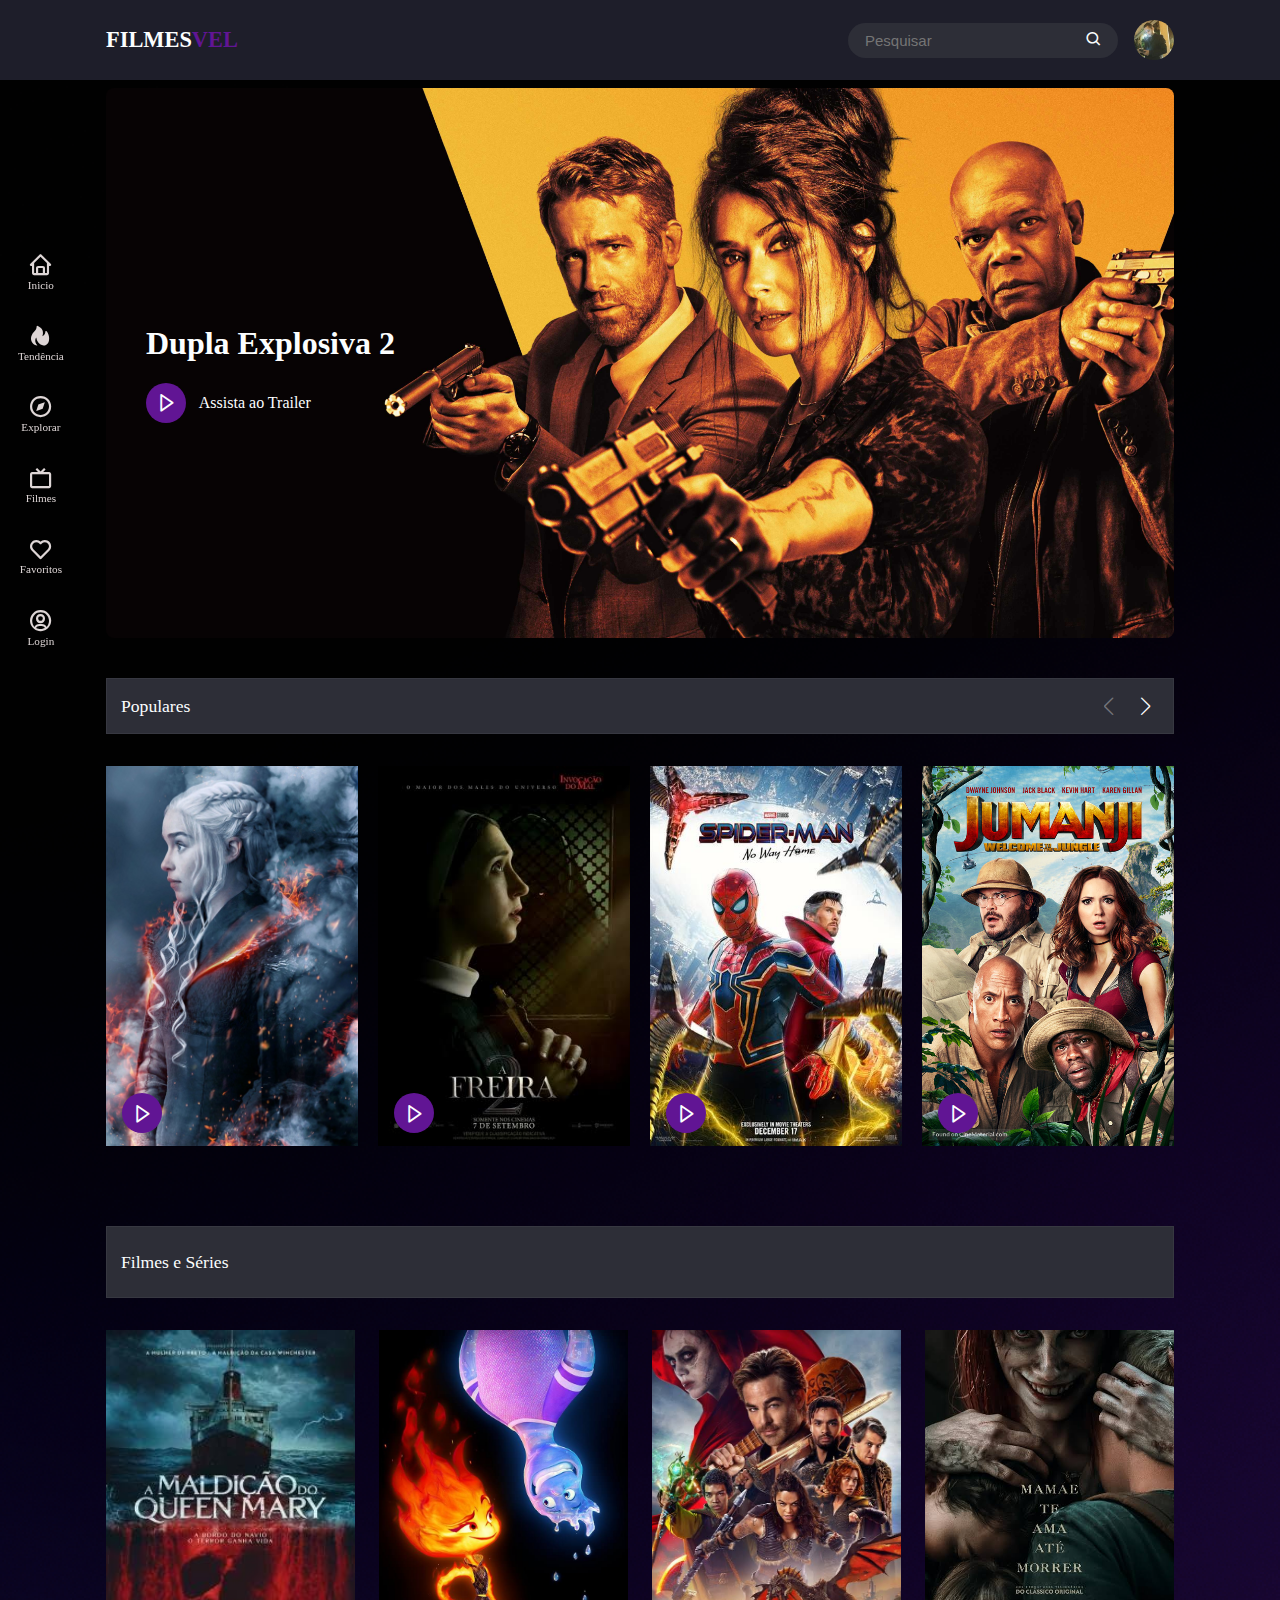
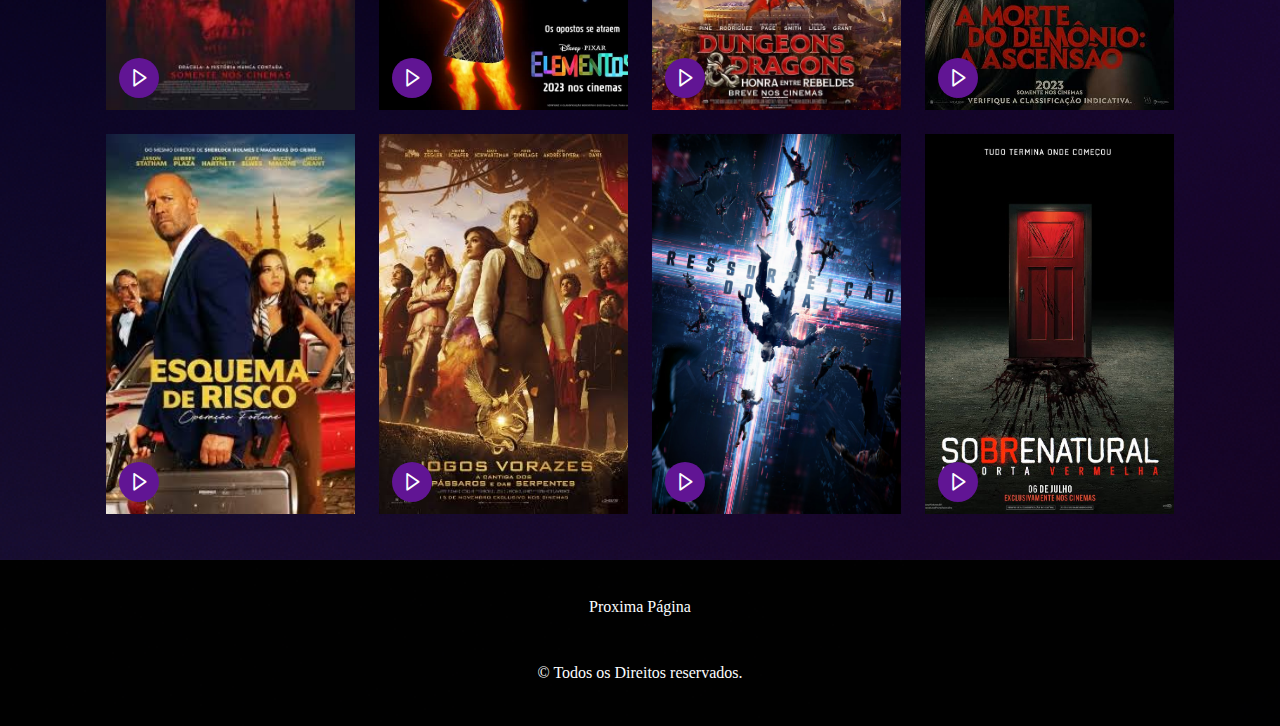
==== index.html @ 1faeacdc "confirmação" ====
<!DOCTYPE html>
<html lang="en">
<head>
    <meta charset="UTF-8">
    <meta name="viewport" content="width=device-width, initial-scale=1.0">
    <title>Responsive site de Filmes e séries</title>
    <!-- Link do CSS -->
    <link rel="stylesheet" href="/css/style.css">
    <!--  Link Swiper CSS  -->
    <link rel="stylesheet" href="/css/swiper-bundle.min.css">
    <!-- FAV icones -->
    <link rel="shortcut icon" href="img/img/fav-icon.png" type="image/x-icon">
    <!-- BOX Icones -->
    <link href='https://unpkg.com/boxicons@2.1.4/css/boxicons.min.css' rel='stylesheet'>

    <!--
        <link href="https://cdn.jsdelivr.net/npm/bootstrap@5.3.3/dist/css/bootstrap.min.css" rel="stylesheet" integrity="sha384-QWTKZyjpPEjISv5WaRU9OFeRpok6YctnYmDr5pNlyT2bRjXh0JMhjY6hW+ALEwIH" crossorigin="anonymous">

    -->


</head>
<body>
    <!-- Header -->
    <header>
        <!-- Nav -->
        <div class="nav container">
            <!-- Logo -->
            <a href="index.html" class="logo">
                Filmes<span>Vel</span>
            </a>
            <!-- Caixa de Pesquisa -->
            <div class="search-box">
                <input type="search" name="" id="search-input" placeholder="Pesquisar">
                <i class='bx bx-search'></i>
            </div>
            <!-- Usuário -->
            <a href="#" class="user">
                <img src="./img/img/regis.jpg" alt="" class="user-img">
            </a>
            <!-- Barra de navegação (navbar) -->
            <div class="navbar">
                <a href="#Inicio" class="nav-link nav-active">
                    <i class='bx bx-home'></i>
                    <span class="nav-link-title">Inicio</span>
                </a>
                <a href="#Inicio" class="nav-link">
                    <i class='bx bxs-hot' ></i>
                    <span class="nav-link-title">Tendência</span>
                </a>
                <a href="#Inicio" class="nav-link">
                    <i class='bx bx-compass' ></i>
                    <span class="nav-link-title">Explorar</span>
                </a>
                <a href="#Inicio" class="nav-link">
                    <i class='bx bx-tv' ></i>
                    <span class="nav-link-title">Filmes</span>
                </a>
                <a href="#Inicio" class="nav-link">
                    <i class='bx bx-heart'></i>
                    <span class="nav-link-title">Favoritos</span>
                </a>
                <a href="#Inicio" class="nav-link">
                    <i class='bx bx-user-circle'></i>
                    <span class="nav-link-title">Login</span>
                </a>
            </div>
        </div>
    </header>
    <!--    Sessão inicio (Home)    -->
    <section class="home container" id="home">
        <!-- imagem inicio -->
        <img src="/img/img/home-background.png" alt="" class="home-img">
        <!-- Texto Inicio -->
        <div class="home-text">
            <h1 class="home-title">Dupla Explosiva 2 </h1>   
                <a href="#" class="watch-btn">
                    <i class='bx bx-right-arrow'></i>
                    <span>Assista ao Trailer</span>
                </a>
        </div>
    </section>
    <!--    Inicio Fim    -->
    <!--    Inicio da sessão popular    -->
    <section class="popular container" id="popular">
        <!--    Heading    -->
        <div class="heading">
            <h2 class="heading-title">Populares</h2>
            <!-- Swiper Buttons -->
            <div class="swiper-btn">
                <div class="swiper-button-prev"></div>
                <div class="swiper-button-next"></div>
            </div>
        </div>
        <!--    Conteúdo    -->
        <div class="popular-content swiper">
            <div class="swiper-wrapper">
                <!-- Caixa de Filmes 1 -->
                <div class="swiper-slide">
                    <div class="movie-box">
                        <img src="img/got/D2ipZaWWwAAOpfk (1).jpg" alt="" class="movie-box-img">
                        <div class="box-text">
                            <h2 class="movie-title"></h2>
                            <span class="movie-type"></span>
                            <a href="/Trailers/got-trailer.html" class="watch-btn play-btn">
                                <i class='bx bx-right-arrow'></i>
                            </a>
                        </div>
                    </div>
                </div>
                 <!-- Caixa de Filmes 2 -->
                <div class="swiper-slide">
                    <div class="movie-box">
                        <img src="img/a freira 2/images.jpg" alt="" class="movie-box-img">
                        <div class="box-text">
                            <h2 class="movie-title"></h2>
                            <span class="movie-type"></span>
                            <a href="#" class="watch-btn play-btn">
                                <i class='bx bx-right-arrow'></i>
                            </a>
                        </div>
                    </div>
                </div>
                 <!-- Caixa de Filmes 3 -->
                <div class="swiper-slide">
                    <div class="movie-box">
                        <img src="img/img/Homem aranha longe de casa.jpg" alt="" class="movie-box-img">
                        <div class="box-text">
                            <h2 class="movie-title"></h2>
                            <span class="movie-type"></span>
                            <a href="#" class="watch-btn play-btn">
                                <i class='bx bx-right-arrow'></i>
                            </a>
                        </div>
                    </div>
                </div>
                 <!-- Caixa de Filmes 4 -->
                <div class="swiper-slide">
                    <div class="movie-box">
                        <img src="img/img/jumanji.jpg" alt="" class="movie-box-img">
                        <div class="box-text">
                            <h2 class="movie-title"></h2>
                            <span class="movie-type"></span>
                            <a href="/play-page.html" class="watch-btn play-btn">
                                <i class='bx bx-right-arrow'></i>
                            </a>
                        </div>
                    </div>
                </div>
                 <!-- Caixa de Filmes 5 -->
                <div class="swiper-slide">
                    <div class="movie-box">
                        <img src="img/img/Loki.jpg" alt="" class="movie-box-img">
                        <div class="box-text">
                            <h2 class="movie-title"></h2>
                            <span class="movie-type"></span>
                            <a href="#" class="watch-btn play-btn">
                                <i class='bx bx-right-arrow'></i>
                            </a>
                        </div>
                    </div>
                </div>
                 <!-- Caixa de Filmes 6 -->
                <div class="swiper-slide">
                    <div class="movie-box">
                        <img src="img/img/Jungle cruise.jpg" alt="" class="movie-box-img">
                        <div class="box-text">
                            <h2 class="movie-title"></h2>
                            <span class="movie-type"></span>
                            <a href="#" class="watch-btn play-btn">
                                <i class='bx bx-right-arrow'></i>
                            </a>
                        </div>
                    </div>
                </div>
                 <!-- Caixa de Filmes 7 -->
                <div class="swiper-slide">
                    <div class="movie-box">
                        <img src="img/img/Os Eternos.jpg" alt="" class="movie-box-img">
                        <div class="box-text">
                            <h2 class="movie-title"></h2>
                            <span class="movie-type"></span>
                            <a href="#" class="watch-btn play-btn">
                                <i class='bx bx-right-arrow'></i>
                            </a>
                        </div>
                    </div>
                </div>
                <!-- Caixa de Filmes 8 -->
                <div class="swiper-slide">
                    <div class="movie-box">
                        <img src="img/img/Shang-chi.jpg" alt="" class="movie-box-img">
                        <div class="box-text">
                            <h2 class="movie-title"></h2>
                            <span class="movie-type"></span>
                            <a href="#" class="watch-btn play-btn">
                                <i class='bx bx-right-arrow'></i>
                            </a>
                        </div>
                    </div>
                </div>
            </div>


        </div>
    </section>   
    <!--    Fim da sessão popular    -->

    <!--    Sessão Filmes Start    -->
    <section class="movies container" id="movies">
        <!--    Heading    -->
        <div class="heading">
            <h2 class="heading-title">Filmes e Séries</h2>
        </div>
        <!-- Movies content -->
        <div class="movies-content">
            <!-- Caixa de filmes 1 -->
            <div class="movie-box">
                <img src="img/A Maldição do Queen Mary/images (1).jpg" alt="" class="movie-box-img">
                <div class="box-text">
                    <h2 class="movie-title"></h2>
                    <span class="movie-type"></span>
                    <a href="#" class="watch-btn play-btn">
                        <i class='bx bx-right-arrow'></i>
                    </a>
                </div>
            </div>
            <!-- Caixa de filmes 2 -->
            <div class="movie-box">
                <img src="img/Elementos/images.jpg" alt="" class="movie-box-img">
                <div class="box-text">
                    <h2 class="movie-title"></h2>
                    <span class="movie-type"></span>
                    <a href="#" class="watch-btn play-btn">
                        <i class='bx bx-right-arrow'></i>
                    </a>
                </div>
            </div>
            <!-- Caixa de filmes 3 -->
            <div class="movie-box">
                <img src="img/Dungeons & Dragons Honra Entre Rebeldes/images.jpg" alt="" class="movie-box-img">
                <div class="box-text">
                    <h2 class="movie-title"></h2>
                    <span class="movie-type"></span>
                    <a href="#" class="watch-btn play-btn">
                        <i class='bx bx-right-arrow'></i>
                    </a>
                </div>
            </div>
             <!-- Caixa de filmes 4 -->
             <div class="movie-box">
                <img src="img/A Morte do Demônio A Ascensão/images (1).jpg" alt="" class="movie-box-img">
                <div class="box-text">
                    <h2 class="movie-title"></h2>
                    <span class="movie-type"></span>
                    <a href="#" class="watch-btn play-btn">
                        <i class='bx bx-right-arrow'></i>
                    </a>
                </div>
            </div>
             <!-- Caixa de filmes 5 -->
             <div class="movie-box">
                <img src="img/Esquema de Risco/images.jpg" alt="" class="movie-box-img">
                <div class="box-text">
                    <h2 class="movie-title"></h2>
                    <span class="movie-type"></span>
                    <a href="#" class="watch-btn play-btn">
                        <i class='bx bx-right-arrow'></i>
                    </a>
                </div>
            </div>
            <!-- Caixa de filmes 6 -->
            <div class="movie-box">
                <img src="img/Jogos Vorazes – A Cantiga dos Pássaros/images (1).jpg" alt="" class="movie-box-img">
                <div class="box-text">
                    <h2 class="movie-title"></h2>
                    <span class="movie-type"></span>
                    <a href="#" class="watch-btn play-btn">
                        <i class='bx bx-right-arrow'></i>
                    </a>
                </div>
            </div>
            <!-- Caixa de filmes 7 -->
            <div class="movie-box">
                <img src="img/Ressurreição do mal/images (1).jpg" alt="" class="movie-box-img">
                <div class="box-text">
                    <h2 class="movie-title"></h2>
                    <span class="movie-type"></span>
                    <a href="#" class="watch-btn play-btn">
                        <i class='bx bx-right-arrow'></i>
                    </a>
                </div>
            </div>
            <!-- Caixa de filmes 8 -->
            <div class="movie-box">
                <img src="img/Sobrenatural A Porta Vermelha/images.jpg" alt="" class="movie-box-img">
                <div class="box-text">
                    <h2 class="movie-title"></h2>
                    <span class="movie-type"></span>
                    <a href="#" class="watch-btn play-btn">
                        <i class='bx bx-right-arrow'></i>
                    </a>
                </div>
            </div>
        </div>
    </section>
    <!--    Sessão Filmes Fim    -->
    <!--    Proxima página    -->
    <div class="next-page">
        <a href="#" class="next-btn">Proxima Página</a>
    </div>
    <!-- Copyright -->
    <div class="copyright">
        <p>&#169; Todos os Direitos reservados. </p>
    </div>


            <!--

            <h1 class="sinopse"><p>Game of Thrones conta a história de um lugar onde uma força destruiu o equilíbrio
                das estações, há muito tempo. Em uma terra onde os verões podem durar vários anos e o inverno toda
                uma vida, as reivindicações e as forças sobrenaturais correm as portas do Reino dos Sete Reinos.
                A irmandade da Patrulha da Noite busca proteger o reino de cada criatura que pode vir de lá da 
                Muralha, mas já não tem os recursos necessários para garantir a segurança de todos. Depois de um
                verão de dez anos, um inverno rigoroso promete chegar com um futuro mais sombrio. Enquanto isso,
                conspirações e rivalidades correm no jogo político pela disputa do Trono de Ferro, o símbolo 
                do poder absoluto.</p></h1>

            --> 




    <!-- Link do Swiper JS (Botão de navegação de filmes < >) -->
    <script src="/JavaScript/swiper-bundle.min.js"></script>
    <!-- Link do JavaScript -->
    <script src="JavaScript/script.js"></script>
    <script src="https://cdn.jsdelivr.net/npm/bootstrap@5.3.3/dist/js/bootstrap.bundle.min.js" integrity="sha384-YvpcrYf0tY3lHB60NNkmXc5s9fDVZLESaAA55NDzOxhy9GkcIdslK1eN7N6jIeHz" crossorigin="anonymous"></script>

    <!--
            video https://www.youtube.com/watch?v=vwYiYMxUu4o&ab_channel=CarpoolVenom
            minuto do video 1:03:15 / 1:34:53

            icones
            https://boxicons.com/?query=tv

            fontes 
            https://fonts.google.com/specimen/Poppins?query=poppins

            swiper
            https://swiperjs.com/
            enviar


    -->
</body>
</html>
---- css/style.css ----
/*  Google fontes   */
@import url('https://fonts.googleapis.com/css2?family=Poppins:ital,wght@0,100;0,200;0,300;0,400;0,500;0,600;0,700;0,800;0,900;1,100;1,200;1,300;1,400;1,500;1,600;1,700;1,800;1,900&display=swap')

/* Reset do css global */
*{
    font-family: "Poppins", sans-serif;
    margin: 0;
    padding: 0;
    scroll-behavior: smooth;
    box-sizing: border-box;
    scroll-padding: 2rem;

}
/*Variaveis*/
:root{
    --main-color:  #611594;
    --hover-color: hsl(37,94%,57%) ;
    --body-color: #1e1e2a;
    --container-color: #2d2e37;
    --text-color: #fcfeff;
    --search-color: #6d28d9;
    --nav-link-color: rgb(66, 66, 241);
    --main-colorRoxoForte:rgb(158, 1, 249) ;
}
a{
    text-decoration: none;
}
li{
    list-style: none;
}
section{
    padding: 3rem 0 2rem;
}
img{
    width: 100%
}
.bx{
    cursor: pointer;
}
body{
    background-image: url(../img/390f9937ad43fc0e763143a8fcd3fb0a.png);
    /*
    background: rgb(2,1,17);
    background: linear-gradient(90deg, rgba(2,1,17,1) 10%, rgba(41,16,65,1) 28%, rgba(29,12,54,1) 46%, rgba(38,12,78,1) 59%, rgba(27,10,56,1) 75%, rgba(30,13,55,1) 84%, rgba(55,17,105,1) 96%);;

    background: var(--body-color); */
    color: var(--text-color);
}
.container{
    max-width: 1068px;
    margin: auto;
    width: 100%;
}
header{
    position: fixed;
    top: 0;
    left: 0;
    width: 100%;
    background: var(--body-color);
    z-index: 100;
    /*background: transparent;*/
}
/* NAV */
.nav{
    display: flex;
    align-items: center;
    justify-content: center;
    padding: 20px 0;
    
}
/*  Logo  */
.logo{
    font-size: 1.4rem;
    color:var(--text-color);
    font-weight: 600;
    text-transform: uppercase;
    margin: 0 auto 0 0;
}
.logo span{
    color: var(--main-color);
}
/*   Caixa de Pesquisa   */

.search-box{
    max-width: 240px;
    width: 100%;
    display: flex;
    align-items: center;
    column-gap: 0.7rem;
    padding: 8px 15px;
    background: var(--container-color);
    border-radius: 4rem;
    margin-right:1rem ;
}
.search-box .bx{
    font-size: 1.1rem;
}
.search-box .bx:hover{
    color: var(--nav-link-color);
    transition: 0.3s all linear;
    transform: scale(1.4);
}
#search-input{
    width: 100%;
    border: none;
    outline: none;
    color: var(--text-color);
    background: transparent;
    font-size: 0.938rem;
}
/* Usuário */
.user{
    display: flex;
}
.user-img{
    width: 40px;
    height: 40px;
    border-radius: 50%;
    object-fit: cover;
    object-position: center;
}
/*Barra de navegação (navbar)*/
.navbar{
    position: fixed;
    top: 50%;
    transform: translateY(-50%);
    left: 18px;
    display: flex;
    flex-direction: column;
    row-gap: 2.1rem;

}
.nav-link{
    display: flex;
    flex-direction: column;
    align-items: center;
    color: rgb(222, 214, 214);
}
.nav-link:hover/*, 
.nav-active*/{
    color: var(--nav-link-color);
    transition: 0.3s all linear;
    transform: scale(1.2);
}
.nav-link .bx{
    font-size: 1.6rem;

}
.nav-link-title{
    font-size: 0.7rem;
}
.home-text .sinopse{
    text-align: left;
    font-family: "Poppins",sans-serif;
    font-size: small;
    color: #52535a;
}
/*   Sessão inicio   */
.home{
    position: relative;
    min-height: 470px;
    display: flex;
    align-items: center;
    margin-top: 5rem !important;
    border-radius: 0.5rem;
}
.home-img{
    position: absolute;
    width: 100%;
    height: 100%;
    z-index: -1;
    object-fit: cover;
    border-radius: 0.5rem;
}
.home-text{
    padding-left: 40px;
}
.home-title{
    font-size: 2rem;
    font-weight: 600;
}
.watch-btn{
    display: flex;
    align-items: center;
    column-gap: 0.8rem;
    color: var(--text-color);
}
.watch-btn .bx{
    font-size: 21px;
    background: var(--main-color);
    width: 40px;
    height: 40px;
    border-radius: 50%;
    display: flex;
    align-items: center;
    justify-content: center;
}
.watch-btn .bx:hover{
    background: var(--hover-color);
}
.watch-btn span{
    font-size: 1rem;
    font-weight: 400;
}
.heading{
    display: flex;
    align-items: center;
    justify-content: space-between;
    background: var(--container-color);
    padding: 2px 14px;
    border: 1px solid hsl(200 100% 99% / 5%);
    margin-bottom: 2rem;
    border-radius: 0%;
}
.heading-title{
    font-size: 1.1rem;
    font-weight: 500;
}
/*  movie box   */
.movie-box{
    position: relative;
    width: 100%;
    height: 380px;
    overflow: hidden;
}
.movie-box-img{
    width: 100%;
    height: 100%;
    object-fit: cover;
}
.movie-box .box-text{
    position: absolute;
    bottom: 0;
    left: 0;
    width: 100%;
    height: 100%;
    display: flex;
    flex-direction: column;
    justify-content: flex-end;
    padding: 14px;
    background: linear-gradient(
        8deg,
        hsl(240 17% 14% / 74%) 14%,
        hsl(240 17% 14% / 14%) 44%,
        );
        overflow: hidden;
}
.movie-title{
    font-size: 1.1rem;
    font-weight: 500;
}
.movie-type{
    font-size: 0.938rem;
    font-weight: 500;
}
.play-btn{
    position: absolute;
    bottom: 0.8rem;
    right: 14rem;
}
/*   Swiper buttons   */
.swiper-btn{
    display: flex;
}
.swiper-button-next,
.swiper-button-prev{
    position: static !important;
    margin: 0 0 0 10px !important;
}
.swiper-button-next::after,
.swiper-button-prev::after{
    color: var(--text-color);
    font-size: 18px !important;
}
.movies .heading{
    padding: 10px 14px;
}
.movies-content{
    display: grid;
    grid-template-columns: repeat(auto-fit, minmax(247px, 1fr));
    gap: 1.5rem;
    /*cursor: pointer;*/
}
.movies-content .movie-box:hover .movie-box-img{
    transform: scale(1.1);
    transition: 0.5s;
}
.next-page{
    display: flex;
    align-items: center;
    justify-content: center;
    margin-top: 2.5rem;
}
.next-btn{
    background: transparent;
    padding: 12px 20px;
    color: var(--text-color);
    font-weight: 500;
}
.next-btn:hover{
    background: var(--nav-link-color);
    transition: 0.5s all linear;
}

/*  Copyright   */
.copyright{
    text-align: center;
    padding: 20px;
}
.got-trailer{
    align-items: center;
    text-align: center;
    height: 100%;
    width: 100%;
}
/* Play container*/
.play-container{
    position: relative;
    min-height: 540px;
    margin-top: 5rem !important;
}
.play-img{
    position: absolute;
    width: 100%;
    height: 100%;
    object-fit: cover;
    object-position: center;
    z-index: -1;
}
.play-text{
    position: absolute;
    bottom: 0;
    left: 0;
    width: 100%;
    height: 100%;
    display: flex;
    flex-direction: column;
    justify-content: flex-end;
    padding: 40px;
    background: linear-gradient(
        8deg,
        hsl(240 17% 14% / 74%) 14%,
        hsl(240 17% 14% / 14%) 44%,
        );
}
.play-text h2{
    font-size: 1.5rem;
    font-weight: 600;
}
.rating{
    display: flex;
    align-items: center;
    column-gap: 2px;
    font-size: 1.1rem;
    color: var(--main-color);
    margin-top: 4px;
}
.tags{
    display: flex;
    align-items: center;
    column-gap: 8px;
    margin: 1rem 0;
}
.tags span{
    background: var(--container-color);
    padding: 0 4px;
}

.play-movie{
    position: absolute;
    bottom: 18rem;
    right: 10rem;
    display: flex !important;
    align-items: center;
    justify-content: center;
    width: 45px;
    height: 45px;
    border-radius: 50%;
    background: var(--main-color);
    font-size: 24px;
    animation: animate 2s linear infinite;
}
@keyframes animate{
    0%{
        box-shadow: 0 0 0 0 rgba(199, 198, 198, 0.7);
    }
    40%{
        box-shadow: 0 0 0 50px rgba(218, 217, 217, 0);
    }
    80%{
        box-shadow: 0 0 0 50px rgba(232, 230, 230, 0);
    }
    100%{
        box-shadow: 0 0 0 rgba(249, 247, 247, 0);
    }
}

.video-container{
    position: fixed;
    top: 0;
    left: 0;
    display: none;
    align-items: center;
    justify-content: right;
    width: 85%;
    height:100vh;
    background: hsl(234 10% 20% / 60%);
    z-index: 400;
}
.video-container.show-video{
    display: flex;
}
.video-box{
    position: relative;
    width: 82%;
}
.video-box #myvideo{
    width: 100%;
    aspect-ratio: 16/9;
}
.close-video{
    position: absolute;
    top: -3rem;
    right: 0;
    font-size: 40px;
    color: var(#ffffff)
}
.close-video:hover{
    background: var(--nav-link-color);
    transition: 0.2s all linear;
    border-radius: 50%;
}
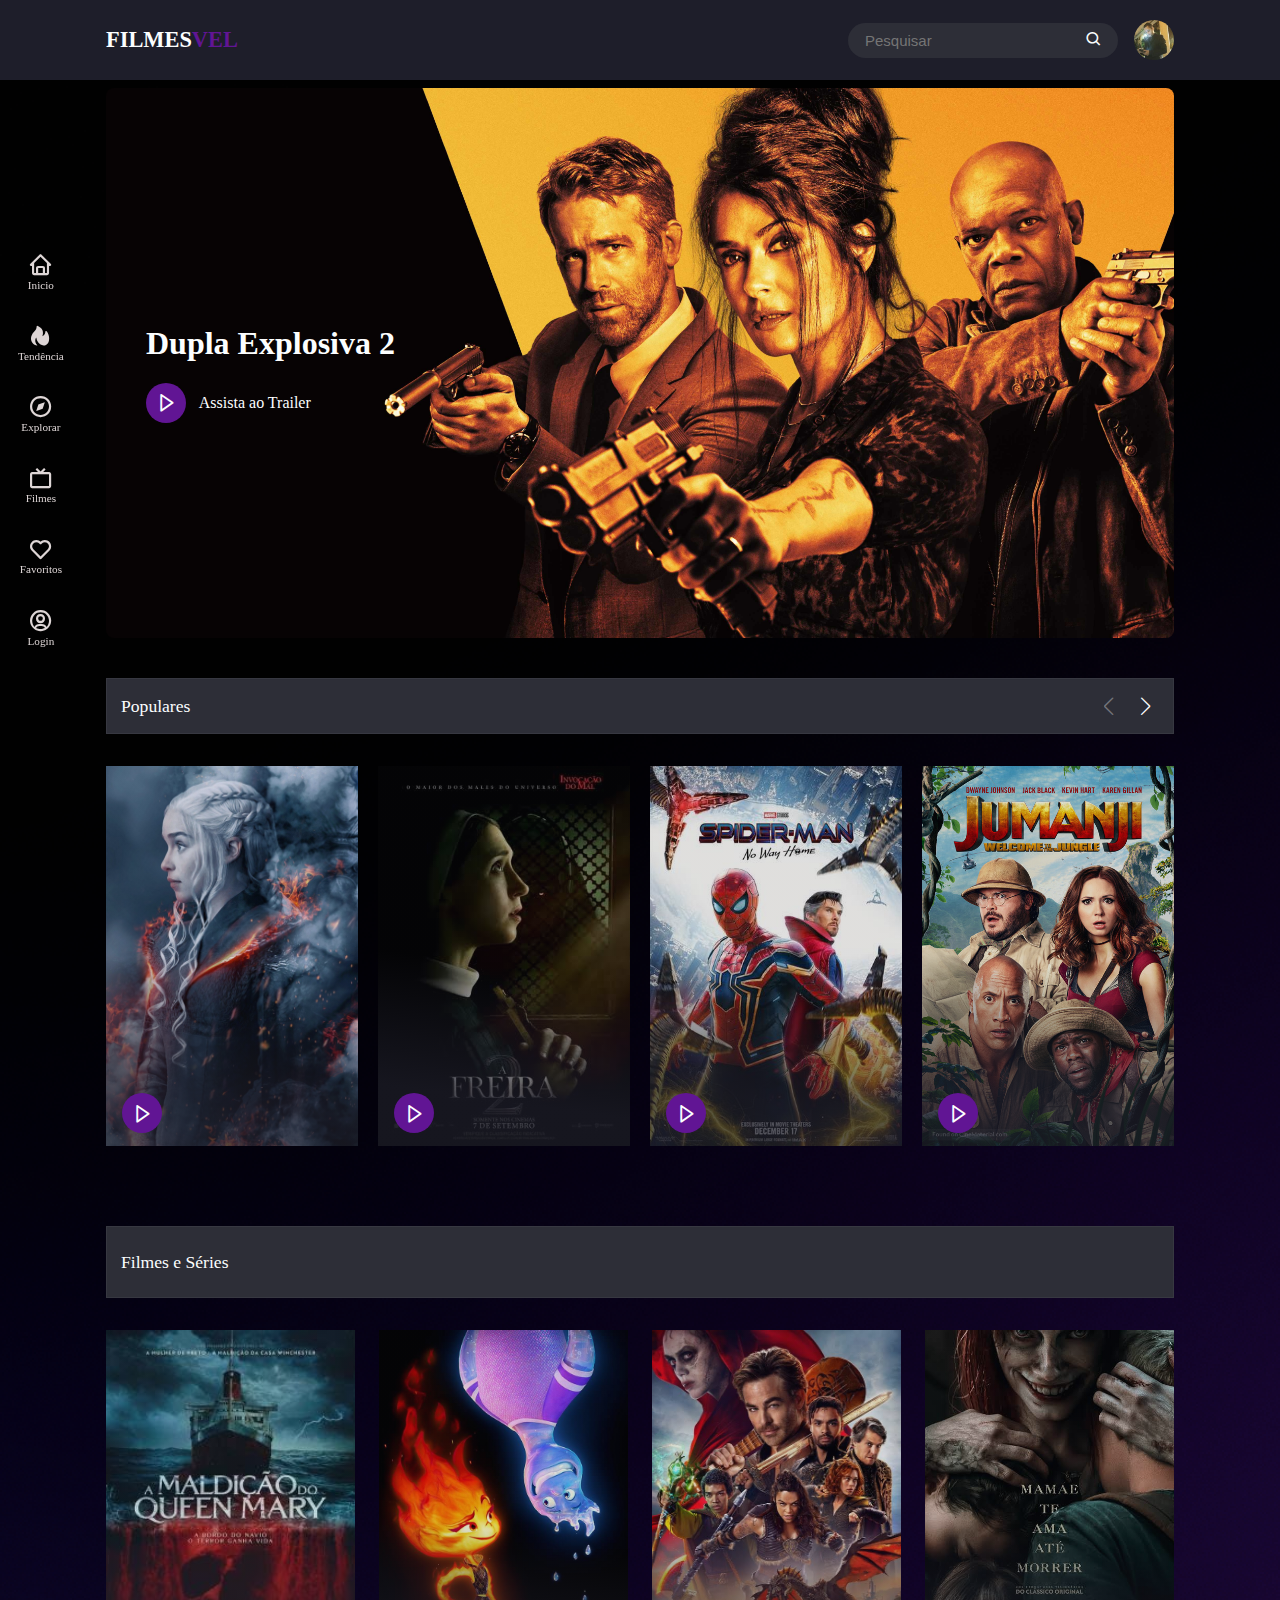
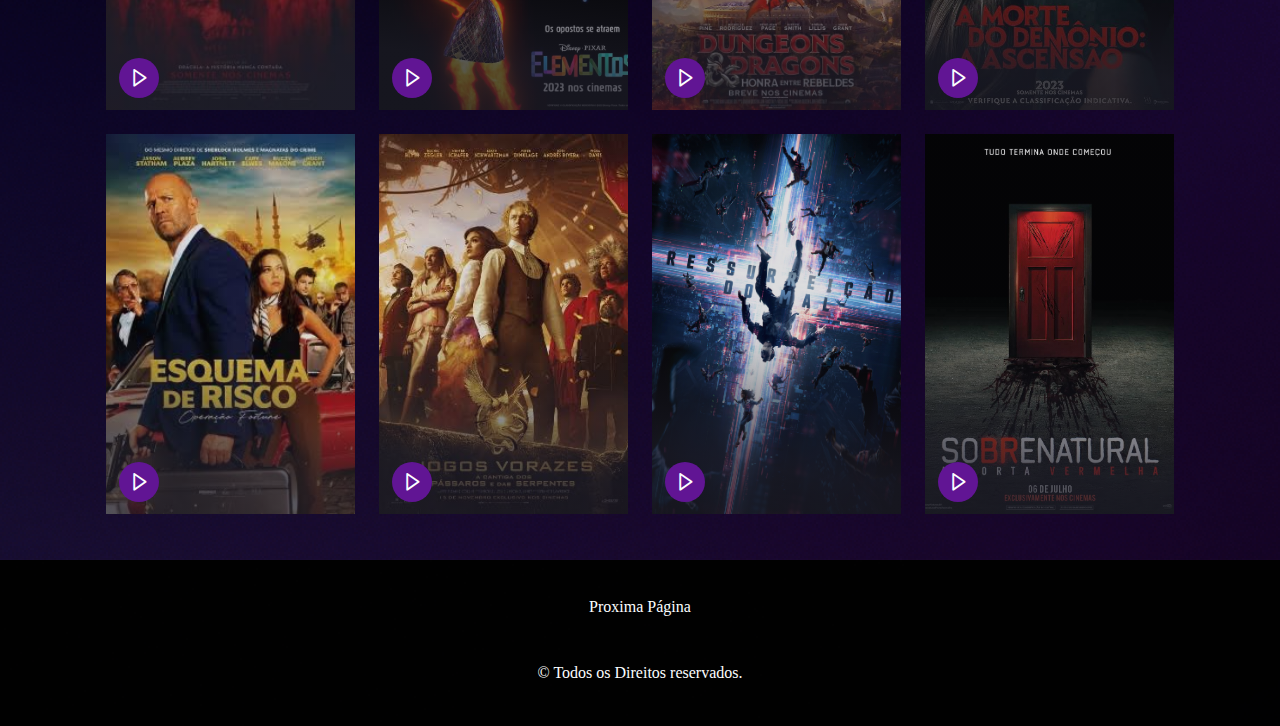
==== commit 8ba008e1: "atualização 26/02/2024" ====
--- a/index.html
+++ b/index.html
@@ -1,321 +1,366 @@
 <!DOCTYPE html>
 <html lang="en">
-<head>
-    <meta charset="UTF-8">
-    <meta name="viewport" content="width=device-width, initial-scale=1.0">
+  <head>
+    <meta charset="UTF-8" />
+    <meta name="viewport" content="width=device-width, initial-scale=1.0" />
     <title>Responsive site de Filmes e séries</title>
     <!-- Link do CSS -->
-    <link rel="stylesheet" href="/css/style.css">
+    <link rel="stylesheet" href="/css/style.css" />
     <!--  Link Swiper CSS  -->
-    <link rel="stylesheet" href="/css/swiper-bundle.min.css">
+    <link rel="stylesheet" href="/css/swiper-bundle.min.css" />
     <!-- FAV icones -->
-    <link rel="shortcut icon" href="img/img/fav-icon.png" type="image/x-icon">
+    <link rel="shortcut icon" href="img/img/fav-icon.png" type="image/x-icon" />
     <!-- BOX Icones -->
-    <link href='https://unpkg.com/boxicons@2.1.4/css/boxicons.min.css' rel='stylesheet'>
+    <link
+      href="https://unpkg.com/boxicons@2.1.4/css/boxicons.min.css"
+      rel="stylesheet"
+    />
 
     <!--
         <link href="https://cdn.jsdelivr.net/npm/bootstrap@5.3.3/dist/css/bootstrap.min.css" rel="stylesheet" integrity="sha384-QWTKZyjpPEjISv5WaRU9OFeRpok6YctnYmDr5pNlyT2bRjXh0JMhjY6hW+ALEwIH" crossorigin="anonymous">
 
     -->
-
-
-</head>
-<body>
+  </head>
+  <body>
     <!-- Header -->
     <header>
-        <!-- Nav -->
-        <div class="nav container">
-            <!-- Logo -->
-            <a href="index.html" class="logo">
-                Filmes<span>Vel</span>
-            </a>
-            <!-- Caixa de Pesquisa -->
-            <div class="search-box">
-                <input type="search" name="" id="search-input" placeholder="Pesquisar">
-                <i class='bx bx-search'></i>
-            </div>
-            <!-- Usuário -->
-            <a href="#" class="user">
-                <img src="./img/img/regis.jpg" alt="" class="user-img">
-            </a>
-            <!-- Barra de navegação (navbar) -->
-            <div class="navbar">
-                <a href="#Inicio" class="nav-link nav-active">
-                    <i class='bx bx-home'></i>
-                    <span class="nav-link-title">Inicio</span>
-                </a>
-                <a href="#Inicio" class="nav-link">
-                    <i class='bx bxs-hot' ></i>
-                    <span class="nav-link-title">Tendência</span>
-                </a>
-                <a href="#Inicio" class="nav-link">
-                    <i class='bx bx-compass' ></i>
-                    <span class="nav-link-title">Explorar</span>
-                </a>
-                <a href="#Inicio" class="nav-link">
-                    <i class='bx bx-tv' ></i>
-                    <span class="nav-link-title">Filmes</span>
-                </a>
-                <a href="#Inicio" class="nav-link">
-                    <i class='bx bx-heart'></i>
-                    <span class="nav-link-title">Favoritos</span>
-                </a>
-                <a href="#Inicio" class="nav-link">
-                    <i class='bx bx-user-circle'></i>
-                    <span class="nav-link-title">Login</span>
-                </a>
-            </div>
-        </div>
+      <!-- Nav -->
+      <div class="nav container">
+        <!-- Logo -->
+        <a href="index.html" class="logo"> Filmes<span>Vel</span> </a>
+        <!-- Caixa de Pesquisa -->
+        <div class="search-box">
+          <input
+            type="search"
+            name=""
+            id="search-input"
+            placeholder="Pesquisar"
+          />
+          <i class="bx bx-search"></i>
+        </div>
+        <!-- Usuário -->
+        <a href="#" class="user">
+          <img src="./img/img/regis.jpg" alt="" class="user-img" />
+        </a>
+        <!-- Barra de navegação (navbar) -->
+        <div class="navbar">
+          <a href="#Inicio" class="nav-link nav-active">
+            <i class="bx bx-home"></i>
+            <span class="nav-link-title">Inicio</span>
+          </a>
+          <a href="#Inicio" class="nav-link">
+            <i class="bx bxs-hot"></i>
+            <span class="nav-link-title">Tendência</span>
+          </a>
+          <a href="#Inicio" class="nav-link">
+            <i class="bx bx-compass"></i>
+            <span class="nav-link-title">Explorar</span>
+          </a>
+          <a href="#Inicio" class="nav-link">
+            <i class="bx bx-tv"></i>
+            <span class="nav-link-title">Filmes</span>
+          </a>
+          <a href="#Inicio" class="nav-link">
+            <i class="bx bx-heart"></i>
+            <span class="nav-link-title">Favoritos</span>
+          </a>
+          <a href="#Inicio" class="nav-link">
+            <i class="bx bx-user-circle"></i>
+            <span class="nav-link-title">Login</span>
+          </a>
+        </div>
+      </div>
     </header>
     <!--    Sessão inicio (Home)    -->
     <section class="home container" id="home">
-        <!-- imagem inicio -->
-        <img src="/img/img/home-background.png" alt="" class="home-img">
-        <!-- Texto Inicio -->
-        <div class="home-text">
-            <h1 class="home-title">Dupla Explosiva 2 </h1>   
-                <a href="#" class="watch-btn">
-                    <i class='bx bx-right-arrow'></i>
-                    <span>Assista ao Trailer</span>
-                </a>
-        </div>
+      <!-- imagem inicio -->
+      <img src="/img/img/home-background.png" alt="" class="home-img" />
+      <!-- Texto Inicio -->
+      <div class="home-text">
+        <h1 class="home-title">Dupla Explosiva 2</h1>
+        <a href="#" class="watch-btn">
+          <i class="bx bx-right-arrow"></i>
+          <span>Assista ao Trailer</span>
+        </a>
+      </div>
     </section>
     <!--    Inicio Fim    -->
     <!--    Inicio da sessão popular    -->
     <section class="popular container" id="popular">
-        <!--    Heading    -->
-        <div class="heading">
-            <h2 class="heading-title">Populares</h2>
-            <!-- Swiper Buttons -->
-            <div class="swiper-btn">
-                <div class="swiper-button-prev"></div>
-                <div class="swiper-button-next"></div>
-            </div>
-        </div>
-        <!--    Conteúdo    -->
-        <div class="popular-content swiper">
-            <div class="swiper-wrapper">
-                <!-- Caixa de Filmes 1 -->
-                <div class="swiper-slide">
-                    <div class="movie-box">
-                        <img src="img/got/D2ipZaWWwAAOpfk (1).jpg" alt="" class="movie-box-img">
-                        <div class="box-text">
-                            <h2 class="movie-title"></h2>
-                            <span class="movie-type"></span>
-                            <a href="/Trailers/got-trailer.html" class="watch-btn play-btn">
-                                <i class='bx bx-right-arrow'></i>
-                            </a>
-                        </div>
-                    </div>
-                </div>
-                 <!-- Caixa de Filmes 2 -->
-                <div class="swiper-slide">
-                    <div class="movie-box">
-                        <img src="img/a freira 2/images.jpg" alt="" class="movie-box-img">
-                        <div class="box-text">
-                            <h2 class="movie-title"></h2>
-                            <span class="movie-type"></span>
-                            <a href="#" class="watch-btn play-btn">
-                                <i class='bx bx-right-arrow'></i>
-                            </a>
-                        </div>
-                    </div>
-                </div>
-                 <!-- Caixa de Filmes 3 -->
-                <div class="swiper-slide">
-                    <div class="movie-box">
-                        <img src="img/img/Homem aranha longe de casa.jpg" alt="" class="movie-box-img">
-                        <div class="box-text">
-                            <h2 class="movie-title"></h2>
-                            <span class="movie-type"></span>
-                            <a href="#" class="watch-btn play-btn">
-                                <i class='bx bx-right-arrow'></i>
-                            </a>
-                        </div>
-                    </div>
-                </div>
-                 <!-- Caixa de Filmes 4 -->
-                <div class="swiper-slide">
-                    <div class="movie-box">
-                        <img src="img/img/jumanji.jpg" alt="" class="movie-box-img">
-                        <div class="box-text">
-                            <h2 class="movie-title"></h2>
-                            <span class="movie-type"></span>
-                            <a href="/play-page.html" class="watch-btn play-btn">
-                                <i class='bx bx-right-arrow'></i>
-                            </a>
-                        </div>
-                    </div>
-                </div>
-                 <!-- Caixa de Filmes 5 -->
-                <div class="swiper-slide">
-                    <div class="movie-box">
-                        <img src="img/img/Loki.jpg" alt="" class="movie-box-img">
-                        <div class="box-text">
-                            <h2 class="movie-title"></h2>
-                            <span class="movie-type"></span>
-                            <a href="#" class="watch-btn play-btn">
-                                <i class='bx bx-right-arrow'></i>
-                            </a>
-                        </div>
-                    </div>
-                </div>
-                 <!-- Caixa de Filmes 6 -->
-                <div class="swiper-slide">
-                    <div class="movie-box">
-                        <img src="img/img/Jungle cruise.jpg" alt="" class="movie-box-img">
-                        <div class="box-text">
-                            <h2 class="movie-title"></h2>
-                            <span class="movie-type"></span>
-                            <a href="#" class="watch-btn play-btn">
-                                <i class='bx bx-right-arrow'></i>
-                            </a>
-                        </div>
-                    </div>
-                </div>
-                 <!-- Caixa de Filmes 7 -->
-                <div class="swiper-slide">
-                    <div class="movie-box">
-                        <img src="img/img/Os Eternos.jpg" alt="" class="movie-box-img">
-                        <div class="box-text">
-                            <h2 class="movie-title"></h2>
-                            <span class="movie-type"></span>
-                            <a href="#" class="watch-btn play-btn">
-                                <i class='bx bx-right-arrow'></i>
-                            </a>
-                        </div>
-                    </div>
-                </div>
-                <!-- Caixa de Filmes 8 -->
-                <div class="swiper-slide">
-                    <div class="movie-box">
-                        <img src="img/img/Shang-chi.jpg" alt="" class="movie-box-img">
-                        <div class="box-text">
-                            <h2 class="movie-title"></h2>
-                            <span class="movie-type"></span>
-                            <a href="#" class="watch-btn play-btn">
-                                <i class='bx bx-right-arrow'></i>
-                            </a>
-                        </div>
-                    </div>
-                </div>
-            </div>
-
-
-        </div>
-    </section>   
+      <!--    Heading    -->
+      <div class="heading">
+        <h2 class="heading-title">Populares</h2>
+        <!-- Swiper Buttons -->
+        <div class="swiper-btn">
+          <div class="swiper-button-prev"></div>
+          <div class="swiper-button-next"></div>
+        </div>
+      </div>
+      <!--    Conteúdo    -->
+      <div class="popular-content swiper">
+        <div class="swiper-wrapper">
+          <!-- Caixa de Filmes 1 -->
+          <div class="swiper-slide">
+            <div class="movie-box">
+              <img
+                src="img/got/D2ipZaWWwAAOpfk (1).jpg"
+                alt=""
+                class="movie-box-img"
+              />
+              <div class="box-text">
+                <h2 class="movie-title"></h2>
+                <span class="movie-type"></span>
+                <a href="/Trailers/got-trailer.html" class="watch-btn play-btn">
+                  <i class="bx bx-right-arrow"></i>
+                </a>
+              </div>
+            </div>
+          </div>
+          <!-- Caixa de Filmes 2 -->
+          <div class="swiper-slide">
+            <div class="movie-box">
+              <img
+                src="img/a freira 2/images.jpg"
+                alt=""
+                class="movie-box-img"
+              />
+              <div class="box-text">
+                <h2 class="movie-title"></h2>
+                <span class="movie-type"></span>
+                <a href="#" class="watch-btn play-btn">
+                  <i class="bx bx-right-arrow"></i>
+                </a>
+              </div>
+            </div>
+          </div>
+          <!-- Caixa de Filmes 3 -->
+          <div class="swiper-slide">
+            <div class="movie-box">
+              <img
+                src="img/img/Homem aranha longe de casa.jpg"
+                alt=""
+                class="movie-box-img"
+              />
+              <div class="box-text">
+                <h2 class="movie-title"></h2>
+                <span class="movie-type"></span>
+                <a href="#" class="watch-btn play-btn">
+                  <i class="bx bx-right-arrow"></i>
+                </a>
+              </div>
+            </div>
+          </div>
+          <!-- Caixa de Filmes 4 -->
+          <div class="swiper-slide">
+            <div class="movie-box">
+              <img src="img/img/jumanji.jpg" alt="" class="movie-box-img" />
+              <div class="box-text">
+                <h2 class="movie-title"></h2>
+                <span class="movie-type"></span>
+                <a href="/play-page.html" class="watch-btn play-btn">
+                  <i class="bx bx-right-arrow"></i>
+                </a>
+              </div>
+            </div>
+          </div>
+          <!-- Caixa de Filmes 5 -->
+          <div class="swiper-slide">
+            <div class="movie-box">
+              <img src="img/img/Loki.jpg" alt="" class="movie-box-img" />
+              <div class="box-text">
+                <h2 class="movie-title"></h2>
+                <span class="movie-type"></span>
+                <a href="#" class="watch-btn play-btn">
+                  <i class="bx bx-right-arrow"></i>
+                </a>
+              </div>
+            </div>
+          </div>
+          <!-- Caixa de Filmes 6 -->
+          <div class="swiper-slide">
+            <div class="movie-box">
+              <img
+                src="img/img/Jungle cruise.jpg"
+                alt=""
+                class="movie-box-img"
+              />
+              <div class="box-text">
+                <h2 class="movie-title"></h2>
+                <span class="movie-type"></span>
+                <a href="#" class="watch-btn play-btn">
+                  <i class="bx bx-right-arrow"></i>
+                </a>
+              </div>
+            </div>
+          </div>
+          <!-- Caixa de Filmes 7 -->
+          <div class="swiper-slide">
+            <div class="movie-box">
+              <img src="img/img/Os Eternos.jpg" alt="" class="movie-box-img" />
+              <div class="box-text">
+                <h2 class="movie-title"></h2>
+                <span class="movie-type"></span>
+                <a href="#" class="watch-btn play-btn">
+                  <i class="bx bx-right-arrow"></i>
+                </a>
+              </div>
+            </div>
+          </div>
+          <!-- Caixa de Filmes 8 -->
+          <div class="swiper-slide">
+            <div class="movie-box">
+              <img src="img/img/Shang-chi.jpg" alt="" class="movie-box-img" />
+              <div class="box-text">
+                <h2 class="movie-title"></h2>
+                <span class="movie-type"></span>
+                <a href="#" class="watch-btn play-btn">
+                  <i class="bx bx-right-arrow"></i>
+                </a>
+              </div>
+            </div>
+          </div>
+        </div>
+      </div>
+    </section>
     <!--    Fim da sessão popular    -->
 
     <!--    Sessão Filmes Start    -->
     <section class="movies container" id="movies">
-        <!--    Heading    -->
-        <div class="heading">
-            <h2 class="heading-title">Filmes e Séries</h2>
-        </div>
-        <!-- Movies content -->
-        <div class="movies-content">
-            <!-- Caixa de filmes 1 -->
-            <div class="movie-box">
-                <img src="img/A Maldição do Queen Mary/images (1).jpg" alt="" class="movie-box-img">
-                <div class="box-text">
-                    <h2 class="movie-title"></h2>
-                    <span class="movie-type"></span>
-                    <a href="#" class="watch-btn play-btn">
-                        <i class='bx bx-right-arrow'></i>
-                    </a>
-                </div>
-            </div>
-            <!-- Caixa de filmes 2 -->
-            <div class="movie-box">
-                <img src="img/Elementos/images.jpg" alt="" class="movie-box-img">
-                <div class="box-text">
-                    <h2 class="movie-title"></h2>
-                    <span class="movie-type"></span>
-                    <a href="#" class="watch-btn play-btn">
-                        <i class='bx bx-right-arrow'></i>
-                    </a>
-                </div>
-            </div>
-            <!-- Caixa de filmes 3 -->
-            <div class="movie-box">
-                <img src="img/Dungeons & Dragons Honra Entre Rebeldes/images.jpg" alt="" class="movie-box-img">
-                <div class="box-text">
-                    <h2 class="movie-title"></h2>
-                    <span class="movie-type"></span>
-                    <a href="#" class="watch-btn play-btn">
-                        <i class='bx bx-right-arrow'></i>
-                    </a>
-                </div>
-            </div>
-             <!-- Caixa de filmes 4 -->
-             <div class="movie-box">
-                <img src="img/A Morte do Demônio A Ascensão/images (1).jpg" alt="" class="movie-box-img">
-                <div class="box-text">
-                    <h2 class="movie-title"></h2>
-                    <span class="movie-type"></span>
-                    <a href="#" class="watch-btn play-btn">
-                        <i class='bx bx-right-arrow'></i>
-                    </a>
-                </div>
-            </div>
-             <!-- Caixa de filmes 5 -->
-             <div class="movie-box">
-                <img src="img/Esquema de Risco/images.jpg" alt="" class="movie-box-img">
-                <div class="box-text">
-                    <h2 class="movie-title"></h2>
-                    <span class="movie-type"></span>
-                    <a href="#" class="watch-btn play-btn">
-                        <i class='bx bx-right-arrow'></i>
-                    </a>
-                </div>
-            </div>
-            <!-- Caixa de filmes 6 -->
-            <div class="movie-box">
-                <img src="img/Jogos Vorazes – A Cantiga dos Pássaros/images (1).jpg" alt="" class="movie-box-img">
-                <div class="box-text">
-                    <h2 class="movie-title"></h2>
-                    <span class="movie-type"></span>
-                    <a href="#" class="watch-btn play-btn">
-                        <i class='bx bx-right-arrow'></i>
-                    </a>
-                </div>
-            </div>
-            <!-- Caixa de filmes 7 -->
-            <div class="movie-box">
-                <img src="img/Ressurreição do mal/images (1).jpg" alt="" class="movie-box-img">
-                <div class="box-text">
-                    <h2 class="movie-title"></h2>
-                    <span class="movie-type"></span>
-                    <a href="#" class="watch-btn play-btn">
-                        <i class='bx bx-right-arrow'></i>
-                    </a>
-                </div>
-            </div>
-            <!-- Caixa de filmes 8 -->
-            <div class="movie-box">
-                <img src="img/Sobrenatural A Porta Vermelha/images.jpg" alt="" class="movie-box-img">
-                <div class="box-text">
-                    <h2 class="movie-title"></h2>
-                    <span class="movie-type"></span>
-                    <a href="#" class="watch-btn play-btn">
-                        <i class='bx bx-right-arrow'></i>
-                    </a>
-                </div>
-            </div>
-        </div>
+      <!--    Heading    -->
+      <div class="heading">
+        <h2 class="heading-title">Filmes e Séries</h2>
+      </div>
+      <!-- Movies content -->
+      <div class="movies-content">
+        <!-- Caixa de filmes 1 -->
+        <div class="movie-box">
+          <img
+            src="img/A Maldição do Queen Mary/images (1).jpg"
+            alt=""
+            class="movie-box-img"
+          />
+          <div class="box-text">
+            <h2 class="movie-title"></h2>
+            <span class="movie-type"></span>
+            <a href="#" class="watch-btn play-btn">
+              <i class="bx bx-right-arrow"></i>
+            </a>
+          </div>
+        </div>
+        <!-- Caixa de filmes 2 -->
+        <div class="movie-box">
+          <img src="img/Elementos/images.jpg" alt="" class="movie-box-img" />
+          <div class="box-text">
+            <h2 class="movie-title"></h2>
+            <span class="movie-type"></span>
+            <a href="#" class="watch-btn play-btn">
+              <i class="bx bx-right-arrow"></i>
+            </a>
+          </div>
+        </div>
+        <!-- Caixa de filmes 3 -->
+        <div class="movie-box">
+          <img
+            src="img/Dungeons & Dragons Honra Entre Rebeldes/images.jpg"
+            alt=""
+            class="movie-box-img"
+          />
+          <div class="box-text">
+            <h2 class="movie-title"></h2>
+            <span class="movie-type"></span>
+            <a href="#" class="watch-btn play-btn">
+              <i class="bx bx-right-arrow"></i>
+            </a>
+          </div>
+        </div>
+        <!-- Caixa de filmes 4 -->
+        <div class="movie-box">
+          <img
+            src="img/A Morte do Demônio A Ascensão/images (1).jpg"
+            alt=""
+            class="movie-box-img"
+          />
+          <div class="box-text">
+            <h2 class="movie-title"></h2>
+            <span class="movie-type"></span>
+            <a href="#" class="watch-btn play-btn">
+              <i class="bx bx-right-arrow"></i>
+            </a>
+          </div>
+        </div>
+        <!-- Caixa de filmes 5 -->
+        <div class="movie-box">
+          <img
+            src="img/Esquema de Risco/images.jpg"
+            alt=""
+            class="movie-box-img"
+          />
+          <div class="box-text">
+            <h2 class="movie-title"></h2>
+            <span class="movie-type"></span>
+            <a href="#" class="watch-btn play-btn">
+              <i class="bx bx-right-arrow"></i>
+            </a>
+          </div>
+        </div>
+        <!-- Caixa de filmes 6 -->
+        <div class="movie-box">
+          <img
+            src="img/Jogos Vorazes – A Cantiga dos Pássaros/images (1).jpg"
+            alt=""
+            class="movie-box-img"
+          />
+          <div class="box-text">
+            <h2 class="movie-title"></h2>
+            <span class="movie-type"></span>
+            <a href="#" class="watch-btn play-btn">
+              <i class="bx bx-right-arrow"></i>
+            </a>
+          </div>
+        </div>
+        <!-- Caixa de filmes 7 -->
+        <div class="movie-box">
+          <img
+            src="img/Ressurreição do mal/images (1).jpg"
+            alt=""
+            class="movie-box-img"
+          />
+          <div class="box-text">
+            <h2 class="movie-title"></h2>
+            <span class="movie-type"></span>
+            <a href="#" class="watch-btn play-btn">
+              <i class="bx bx-right-arrow"></i>
+            </a>
+          </div>
+        </div>
+        <!-- Caixa de filmes 8 -->
+        <div class="movie-box">
+          <img
+            src="img/Sobrenatural A Porta Vermelha/images.jpg"
+            alt=""
+            class="movie-box-img"
+          />
+          <div class="box-text">
+            <h2 class="movie-title"></h2>
+            <span class="movie-type"></span>
+            <a href="#" class="watch-btn play-btn">
+              <i class="bx bx-right-arrow"></i>
+            </a>
+          </div>
+        </div>
+      </div>
     </section>
     <!--    Sessão Filmes Fim    -->
     <!--    Proxima página    -->
     <div class="next-page">
-        <a href="#" class="next-btn">Proxima Página</a>
+      <a href="#" class="next-btn">Proxima Página</a>
     </div>
     <!-- Copyright -->
     <div class="copyright">
-        <p>&#169; Todos os Direitos reservados. </p>
+      <p>&#169; Todos os Direitos reservados.</p>
     </div>
 
-
-            <!--
+    <!--
 
             <h1 class="sinopse"><p>Game of Thrones conta a história de um lugar onde uma força destruiu o equilíbrio
                 das estações, há muito tempo. Em uma terra onde os verões podem durar vários anos e o inverno toda
@@ -326,20 +371,21 @@
                 conspirações e rivalidades correm no jogo político pela disputa do Trono de Ferro, o símbolo 
                 do poder absoluto.</p></h1>
 
-            --> 
-
-
-
+            -->
 
     <!-- Link do Swiper JS (Botão de navegação de filmes < >) -->
     <script src="/JavaScript/swiper-bundle.min.js"></script>
     <!-- Link do JavaScript -->
     <script src="JavaScript/script.js"></script>
-    <script src="https://cdn.jsdelivr.net/npm/bootstrap@5.3.3/dist/js/bootstrap.bundle.min.js" integrity="sha384-YvpcrYf0tY3lHB60NNkmXc5s9fDVZLESaAA55NDzOxhy9GkcIdslK1eN7N6jIeHz" crossorigin="anonymous"></script>
+    <script
+      src="https://cdn.jsdelivr.net/npm/bootstrap@5.3.3/dist/js/bootstrap.bundle.min.js"
+      integrity="sha384-YvpcrYf0tY3lHB60NNkmXc5s9fDVZLESaAA55NDzOxhy9GkcIdslK1eN7N6jIeHz"
+      crossorigin="anonymous"
+    ></script>
 
     <!--
             video https://www.youtube.com/watch?v=vwYiYMxUu4o&ab_channel=CarpoolVenom
-            minuto do video 1:03:15 / 1:34:53
+            minuto do video 1:03:15 / 1:34:53 seg
 
             icones
             https://boxicons.com/?query=tv
@@ -353,5 +399,5 @@
 
 
     -->
-</body>
-</html>+  </body>
+</html>
--- a/css/style.css
+++ b/css/style.css
@@ -1,432 +1,458 @@
 /*  Google fontes   */
-@import url('https://fonts.googleapis.com/css2?family=Poppins:ital,wght@0,100;0,200;0,300;0,400;0,500;0,600;0,700;0,800;0,900;1,100;1,200;1,300;1,400;1,500;1,600;1,700;1,800;1,900&display=swap')
-
-/* Reset do css global */
-*{
-    font-family: "Poppins", sans-serif;
-    margin: 0;
-    padding: 0;
-    scroll-behavior: smooth;
-    box-sizing: border-box;
-    scroll-padding: 2rem;
-
+@import url("https://fonts.googleapis.com/css2?family=Poppins:ital,wght@0,100;0,200;0,300;0,400;0,500;0,600;0,700;0,800;0,900;1,100;1,200;1,300;1,400;1,500;1,600;1,700;1,800;1,900&display=swap")
+  /* Reset do css global */ * {
+  font-family: "Poppins", sans-serif;
+  margin: 0;
+  padding: 0;
+  scroll-behavior: smooth;
+  box-sizing: border-box;
+  scroll-padding: 2rem;
 }
 /*Variaveis*/
-:root{
-    --main-color:  #611594;
-    --hover-color: hsl(37,94%,57%) ;
-    --body-color: #1e1e2a;
-    --container-color: #2d2e37;
-    --text-color: #fcfeff;
-    --search-color: #6d28d9;
-    --nav-link-color: rgb(66, 66, 241);
-    --main-colorRoxoForte:rgb(158, 1, 249) ;
-}
-a{
-    text-decoration: none;
-}
-li{
-    list-style: none;
-}
-section{
-    padding: 3rem 0 2rem;
-}
-img{
-    width: 100%
-}
-.bx{
-    cursor: pointer;
-}
-body{
-    background-image: url(../img/390f9937ad43fc0e763143a8fcd3fb0a.png);
-    /*
+:root {
+  --main-color: #611594;
+  --hover-color: hsl(37, 94%, 57%);
+  --body-color: #1e1e2a;
+  --container-color: #2d2e37;
+  --text-color: #fcfeff;
+  --search-color: #6d28d9;
+  --nav-link-color: rgb(66, 66, 241);
+  --main-colorRoxoForte: rgb(158, 1, 249);
+}
+a {
+  text-decoration: none;
+}
+li {
+  list-style: none;
+}
+section {
+  padding: 3rem 0 2rem;
+}
+img {
+  width: 100%;
+}
+.bx {
+  cursor: pointer;
+}
+body {
+  background-image: url(../img/390f9937ad43fc0e763143a8fcd3fb0a.png);
+  /*
     background: rgb(2,1,17);
     background: linear-gradient(90deg, rgba(2,1,17,1) 10%, rgba(41,16,65,1) 28%, rgba(29,12,54,1) 46%, rgba(38,12,78,1) 59%, rgba(27,10,56,1) 75%, rgba(30,13,55,1) 84%, rgba(55,17,105,1) 96%);;
 
     background: var(--body-color); */
-    color: var(--text-color);
-}
-.container{
-    max-width: 1068px;
-    margin: auto;
-    width: 100%;
-}
-header{
-    position: fixed;
-    top: 0;
-    left: 0;
-    width: 100%;
-    background: var(--body-color);
-    z-index: 100;
-    /*background: transparent;*/
+  color: var(--text-color);
+}
+.container {
+  max-width: 1068px;
+  margin: auto;
+  width: 100%;
+}
+header {
+  position: fixed;
+  top: 0;
+  left: 0;
+  width: 100%;
+  background: var(--body-color);
+  z-index: 100;
+  /*background: transparent;*/
 }
 /* NAV */
-.nav{
-    display: flex;
-    align-items: center;
-    justify-content: center;
-    padding: 20px 0;
-    
+.nav {
+  display: flex;
+  align-items: center;
+  justify-content: center;
+  padding: 20px 0;
 }
 /*  Logo  */
-.logo{
-    font-size: 1.4rem;
-    color:var(--text-color);
-    font-weight: 600;
-    text-transform: uppercase;
-    margin: 0 auto 0 0;
-}
-.logo span{
-    color: var(--main-color);
+.logo {
+  font-size: 1.4rem;
+  color: var(--text-color);
+  font-weight: 600;
+  text-transform: uppercase;
+  margin: 0 auto 0 0;
+}
+.logo span {
+  color: var(--main-color);
 }
 /*   Caixa de Pesquisa   */
 
-.search-box{
-    max-width: 240px;
-    width: 100%;
-    display: flex;
-    align-items: center;
-    column-gap: 0.7rem;
-    padding: 8px 15px;
-    background: var(--container-color);
-    border-radius: 4rem;
-    margin-right:1rem ;
-}
-.search-box .bx{
-    font-size: 1.1rem;
-}
-.search-box .bx:hover{
-    color: var(--nav-link-color);
-    transition: 0.3s all linear;
-    transform: scale(1.4);
-}
-#search-input{
-    width: 100%;
-    border: none;
-    outline: none;
-    color: var(--text-color);
-    background: transparent;
-    font-size: 0.938rem;
+.search-box {
+  max-width: 240px;
+  width: 100%;
+  display: flex;
+  align-items: center;
+  column-gap: 0.7rem;
+  padding: 8px 15px;
+  background: var(--container-color);
+  border-radius: 4rem;
+  margin-right: 1rem;
+}
+.search-box .bx {
+  font-size: 1.1rem;
+}
+.search-box .bx:hover {
+  color: var(--nav-link-color);
+  transition: 0.3s all linear;
+  transform: scale(1.4);
+}
+#search-input {
+  width: 100%;
+  border: none;
+  outline: none;
+  color: var(--text-color);
+  background: transparent;
+  font-size: 0.938rem;
 }
 /* Usuário */
-.user{
-    display: flex;
-}
-.user-img{
-    width: 40px;
-    height: 40px;
-    border-radius: 50%;
-    object-fit: cover;
-    object-position: center;
+.user {
+  display: flex;
+}
+.user-img {
+  width: 40px;
+  height: 40px;
+  border-radius: 50%;
+  object-fit: cover;
+  object-position: center;
 }
 /*Barra de navegação (navbar)*/
-.navbar{
-    position: fixed;
-    top: 50%;
-    transform: translateY(-50%);
-    left: 18px;
-    display: flex;
-    flex-direction: column;
-    row-gap: 2.1rem;
-
-}
-.nav-link{
-    display: flex;
-    flex-direction: column;
-    align-items: center;
-    color: rgb(222, 214, 214);
+.navbar {
+  position: fixed;
+  top: 50%;
+  transform: translateY(-50%);
+  left: 18px;
+  display: flex;
+  flex-direction: column;
+  row-gap: 2.1rem;
+}
+.nav-link {
+  display: flex;
+  flex-direction: column;
+  align-items: center;
+  color: rgb(222, 214, 214);
 }
 .nav-link:hover/*, 
-.nav-active*/{
-    color: var(--nav-link-color);
-    transition: 0.3s all linear;
-    transform: scale(1.2);
-}
-.nav-link .bx{
-    font-size: 1.6rem;
-
-}
-.nav-link-title{
-    font-size: 0.7rem;
-}
-.home-text .sinopse{
-    text-align: left;
-    font-family: "Poppins",sans-serif;
-    font-size: small;
-    color: #52535a;
+.nav-active*/ {
+  color: var(--nav-link-color);
+  transition: 0.3s all linear;
+  transform: scale(1.2);
+}
+.nav-link .bx {
+  font-size: 1.6rem;
+}
+.nav-link-title {
+  font-size: 0.7rem;
+}
+.home-text .sinopse {
+  text-align: left;
+  font-family: "Poppins", sans-serif;
+  font-size: small;
+  color: #52535a;
 }
 /*   Sessão inicio   */
-.home{
-    position: relative;
-    min-height: 470px;
-    display: flex;
-    align-items: center;
-    margin-top: 5rem !important;
-    border-radius: 0.5rem;
-}
-.home-img{
-    position: absolute;
-    width: 100%;
-    height: 100%;
-    z-index: -1;
-    object-fit: cover;
-    border-radius: 0.5rem;
-}
-.home-text{
-    padding-left: 40px;
-}
-.home-title{
-    font-size: 2rem;
-    font-weight: 600;
-}
-.watch-btn{
-    display: flex;
-    align-items: center;
-    column-gap: 0.8rem;
-    color: var(--text-color);
-}
-.watch-btn .bx{
-    font-size: 21px;
-    background: var(--main-color);
-    width: 40px;
-    height: 40px;
-    border-radius: 50%;
-    display: flex;
-    align-items: center;
-    justify-content: center;
-}
-.watch-btn .bx:hover{
-    background: var(--hover-color);
-}
-.watch-btn span{
-    font-size: 1rem;
-    font-weight: 400;
-}
-.heading{
-    display: flex;
-    align-items: center;
-    justify-content: space-between;
-    background: var(--container-color);
-    padding: 2px 14px;
-    border: 1px solid hsl(200 100% 99% / 5%);
-    margin-bottom: 2rem;
-    border-radius: 0%;
-}
-.heading-title{
-    font-size: 1.1rem;
-    font-weight: 500;
+.home {
+  position: relative;
+  min-height: 470px;
+  display: flex;
+  align-items: center;
+  margin-top: 5rem !important;
+  border-radius: 0.5rem;
+}
+.home-img {
+  position: absolute;
+  width: 100%;
+  height: 100%;
+  z-index: -1;
+  object-fit: cover;
+  border-radius: 0.5rem;
+}
+.home-text {
+  padding-left: 40px;
+}
+.home-title {
+  font-size: 2rem;
+  font-weight: 600;
+}
+.watch-btn {
+  display: flex;
+  align-items: center;
+  column-gap: 0.8rem;
+  color: var(--text-color);
+}
+.watch-btn .bx {
+  font-size: 21px;
+  background: var(--main-color);
+  width: 40px;
+  height: 40px;
+  border-radius: 50%;
+  display: flex;
+  align-items: center;
+  justify-content: center;
+}
+.watch-btn .bx:hover {
+  background: var(--hover-color);
+}
+.watch-btn span {
+  font-size: 1rem;
+  font-weight: 400;
+}
+.heading {
+  display: flex;
+  align-items: center;
+  justify-content: space-between;
+  background: var(--container-color);
+  padding: 2px 14px;
+  border: 1px solid hsl(200 100% 99% / 5%);
+  margin-bottom: 2rem;
+  border-radius: 0%;
+}
+.heading-title {
+  font-size: 1.1rem;
+  font-weight: 500;
 }
 /*  movie box   */
-.movie-box{
-    position: relative;
-    width: 100%;
-    height: 380px;
-    overflow: hidden;
-}
-.movie-box-img{
-    width: 100%;
-    height: 100%;
-    object-fit: cover;
-}
-.movie-box .box-text{
-    position: absolute;
-    bottom: 0;
-    left: 0;
-    width: 100%;
-    height: 100%;
-    display: flex;
-    flex-direction: column;
-    justify-content: flex-end;
-    padding: 14px;
-    background: linear-gradient(
-        8deg,
-        hsl(240 17% 14% / 74%) 14%,
-        hsl(240 17% 14% / 14%) 44%,
-        );
-        overflow: hidden;
-}
-.movie-title{
-    font-size: 1.1rem;
-    font-weight: 500;
-}
-.movie-type{
-    font-size: 0.938rem;
-    font-weight: 500;
-}
-.play-btn{
-    position: absolute;
-    bottom: 0.8rem;
-    right: 14rem;
+.movie-box {
+  position: relative;
+  width: 100%;
+  height: 380px;
+  overflow: hidden;
+}
+.movie-box-img {
+  width: 100%;
+  height: 100%;
+  object-fit: cover;
+}
+.movie-box .box-text {
+  position: absolute;
+  bottom: 0;
+  left: 0;
+  width: 100%;
+  height: 100%;
+  display: flex;
+  flex-direction: column;
+  justify-content: flex-end;
+  padding: 14px;
+  background: linear-gradient(
+    8deg,
+    hsl(240 17% 14% / 74%) 14%,
+    hsl(240 17% 14% / 14%) 44%
+  );
+  overflow: hidden;
+}
+.movie-title {
+  font-size: 1.1rem;
+  font-weight: 500;
+}
+.movie-type {
+  font-size: 0.938rem;
+  font-weight: 500;
+}
+.play-btn {
+  position: absolute;
+  bottom: 0.8rem;
+  right: 14rem;
 }
 /*   Swiper buttons   */
-.swiper-btn{
-    display: flex;
+.swiper-btn {
+  display: flex;
 }
 .swiper-button-next,
-.swiper-button-prev{
-    position: static !important;
-    margin: 0 0 0 10px !important;
+.swiper-button-prev {
+  position: static !important;
+  margin: 0 0 0 10px !important;
 }
 .swiper-button-next::after,
-.swiper-button-prev::after{
-    color: var(--text-color);
-    font-size: 18px !important;
-}
-.movies .heading{
-    padding: 10px 14px;
-}
-.movies-content{
-    display: grid;
-    grid-template-columns: repeat(auto-fit, minmax(247px, 1fr));
-    gap: 1.5rem;
-    /*cursor: pointer;*/
-}
-.movies-content .movie-box:hover .movie-box-img{
-    transform: scale(1.1);
-    transition: 0.5s;
-}
-.next-page{
-    display: flex;
-    align-items: center;
-    justify-content: center;
-    margin-top: 2.5rem;
-}
-.next-btn{
-    background: transparent;
-    padding: 12px 20px;
-    color: var(--text-color);
-    font-weight: 500;
-}
-.next-btn:hover{
-    background: var(--nav-link-color);
-    transition: 0.5s all linear;
+.swiper-button-prev::after {
+  color: var(--text-color);
+  font-size: 18px !important;
+}
+.movies .heading {
+  padding: 10px 14px;
+}
+.movies-content {
+  display: grid;
+  grid-template-columns: repeat(auto-fit, minmax(247px, 1fr));
+  gap: 1.5rem;
+  /*cursor: pointer;*/
+}
+.movies-content .movie-box:hover .movie-box-img {
+  transform: scale(1.1);
+  transition: 0.5s;
+}
+.next-page {
+  display: flex;
+  align-items: center;
+  justify-content: center;
+  margin-top: 2.5rem;
+}
+.next-btn {
+  background: transparent;
+  padding: 12px 20px;
+  color: var(--text-color);
+  font-weight: 500;
+}
+.next-btn:hover {
+  background: var(--nav-link-color);
+  transition: 0.5s all linear;
 }
 
 /*  Copyright   */
-.copyright{
-    text-align: center;
-    padding: 20px;
-}
-.got-trailer{
-    align-items: center;
-    text-align: center;
-    height: 100%;
-    width: 100%;
+.copyright {
+  text-align: center;
+  padding: 20px;
+}
+.got-trailer {
+  align-items: center;
+  text-align: center;
+  height: 100%;
+  width: 100%;
 }
 /* Play container*/
-.play-container{
-    position: relative;
-    min-height: 540px;
-    margin-top: 5rem !important;
-}
-.play-img{
-    position: absolute;
-    width: 100%;
-    height: 100%;
-    object-fit: cover;
-    object-position: center;
-    z-index: -1;
-}
-.play-text{
-    position: absolute;
-    bottom: 0;
-    left: 0;
-    width: 100%;
-    height: 100%;
-    display: flex;
-    flex-direction: column;
-    justify-content: flex-end;
-    padding: 40px;
-    background: linear-gradient(
-        8deg,
-        hsl(240 17% 14% / 74%) 14%,
-        hsl(240 17% 14% / 14%) 44%,
-        );
-}
-.play-text h2{
-    font-size: 1.5rem;
-    font-weight: 600;
-}
-.rating{
-    display: flex;
-    align-items: center;
-    column-gap: 2px;
-    font-size: 1.1rem;
-    color: var(--main-color);
-    margin-top: 4px;
-}
-.tags{
-    display: flex;
-    align-items: center;
-    column-gap: 8px;
-    margin: 1rem 0;
-}
-.tags span{
-    background: var(--container-color);
-    padding: 0 4px;
+.play-container {
+  position: relative;
+  min-height: 540px;
+  margin-top: 5rem !important;
+}
+.play-img {
+  position: absolute;
+  width: 100%;
+  height: 100%;
+  object-fit: cover;
+  object-position: center;
+  z-index: -1;
+}
+.play-text {
+  position: absolute;
+  bottom: 0;
+  left: 0;
+  width: 100%;
+  height: 100%;
+  display: flex;
+  flex-direction: column;
+  justify-content: flex-end;
+  padding: 40px;
+  background: linear-gradient(
+    8deg,
+    hsl(240 17% 14% / 74%) 14%,
+    hsl(240 17% 14% / 14%) 44%
+  );
+}
+.play-text h2 {
+  font-size: 1.5rem;
+  font-weight: 600;
+}
+.rating {
+  display: flex;
+  align-items: center;
+  column-gap: 2px;
+  font-size: 1.1rem;
+  color: var(--main-color);
+  margin-top: 4px;
+}
+.tags {
+  display: flex;
+  align-items: center;
+  column-gap: 8px;
+  margin: 1rem 0;
+}
+.tags span {
+  background: var(--container-color);
+  padding: 0 4px;
 }
 
-.play-movie{
-    position: absolute;
-    bottom: 18rem;
-    right: 10rem;
-    display: flex !important;
-    align-items: center;
-    justify-content: center;
-    width: 45px;
-    height: 45px;
-    border-radius: 50%;
-    background: var(--main-color);
-    font-size: 24px;
-    animation: animate 2s linear infinite;
-}
-@keyframes animate{
-    0%{
-        box-shadow: 0 0 0 0 rgba(199, 198, 198, 0.7);
-    }
-    40%{
-        box-shadow: 0 0 0 50px rgba(218, 217, 217, 0);
-    }
-    80%{
-        box-shadow: 0 0 0 50px rgba(232, 230, 230, 0);
-    }
-    100%{
-        box-shadow: 0 0 0 rgba(249, 247, 247, 0);
-    }
+.play-movie {
+  position: absolute;
+  bottom: 18rem;
+  right: 10rem;
+  display: flex !important;
+  align-items: center;
+  justify-content: center;
+  width: 45px;
+  height: 45px;
+  border-radius: 50%;
+  background: var(--main-color);
+  font-size: 24px;
+  animation: animate 2s linear infinite;
+}
+@keyframes animate {
+  0% {
+    box-shadow: 0 0 0 0 rgba(199, 198, 198, 0.7);
+  }
+  40% {
+    box-shadow: 0 0 0 50px rgba(218, 217, 217, 0);
+  }
+  80% {
+    box-shadow: 0 0 0 50px rgba(232, 230, 230, 0);
+  }
+  100% {
+    box-shadow: 0 0 0 rgba(249, 247, 247, 0);
+  }
 }
 
-.video-container{
-    position: fixed;
-    top: 0;
-    left: 0;
-    display: none;
-    align-items: center;
-    justify-content: right;
-    width: 85%;
-    height:100vh;
-    background: hsl(234 10% 20% / 60%);
-    z-index: 400;
-}
-.video-container.show-video{
-    display: flex;
-}
-.video-box{
-    position: relative;
-    width: 82%;
-}
-.video-box #myvideo{
-    width: 100%;
-    aspect-ratio: 16/9;
-}
-.close-video{
-    position: absolute;
-    top: -3rem;
-    right: 0;
-    font-size: 40px;
-    color: var(#ffffff)
-}
-.close-video:hover{
-    background: var(--nav-link-color);
-    transition: 0.2s all linear;
-    border-radius: 50%;
-}+.video-container {
+  position: fixed;
+  top: 0;
+  left: 0;
+  display: none;
+  align-items: center;
+  justify-content: right;
+  width: 85%;
+  height: 100vh;
+  background: hsl(234 10% 20% / 60%);
+  z-index: 400;
+}
+.video-container.show-video {
+  display: flex;
+}
+.video-box {
+  position: relative;
+  width: 82%;
+}
+.video-box #myvideo {
+  width: 100%;
+  aspect-ratio: 16/9;
+}
+.close-video {
+  position: absolute;
+  top: -3rem;
+  right: 0;
+  font-size: 40px;
+  color: var(#ffffff);
+}
+.close-video:hover {
+  background: var(--nav-link-color);
+  transition: 0.2s all linear;
+  border-radius: 50%;
+}
+/*Sobre o video*/
+.about-movie {
+  margin-top: 2rem;
+}
+.about-movie h2 {
+  font-size: 1.4rem;
+  font-weight: 600;
+  color: #5c5c62;
+}
+.about-movie p {
+  max-width: 600px;
+  font-size: 0.938rem;
+  margin: 10px 0;
+}
+/*celebridades cast*/
+.cast-heading {
+  font-size: 1.2rem;
+  font-weight: 600;
+  margin-bottom: 1rem;
+  color: rgb(202, 213, 212);
+}
+.cast {
+  display: grid;
+  grid-template-columns: repeat(auto-fit, minmax(150px, 150px));
+  gap: 1rem;
+}
+.cast-img {
+  width: 150px;
+  height: 180px;
+  object-fit: cover;
+  object-position: center;
+}
